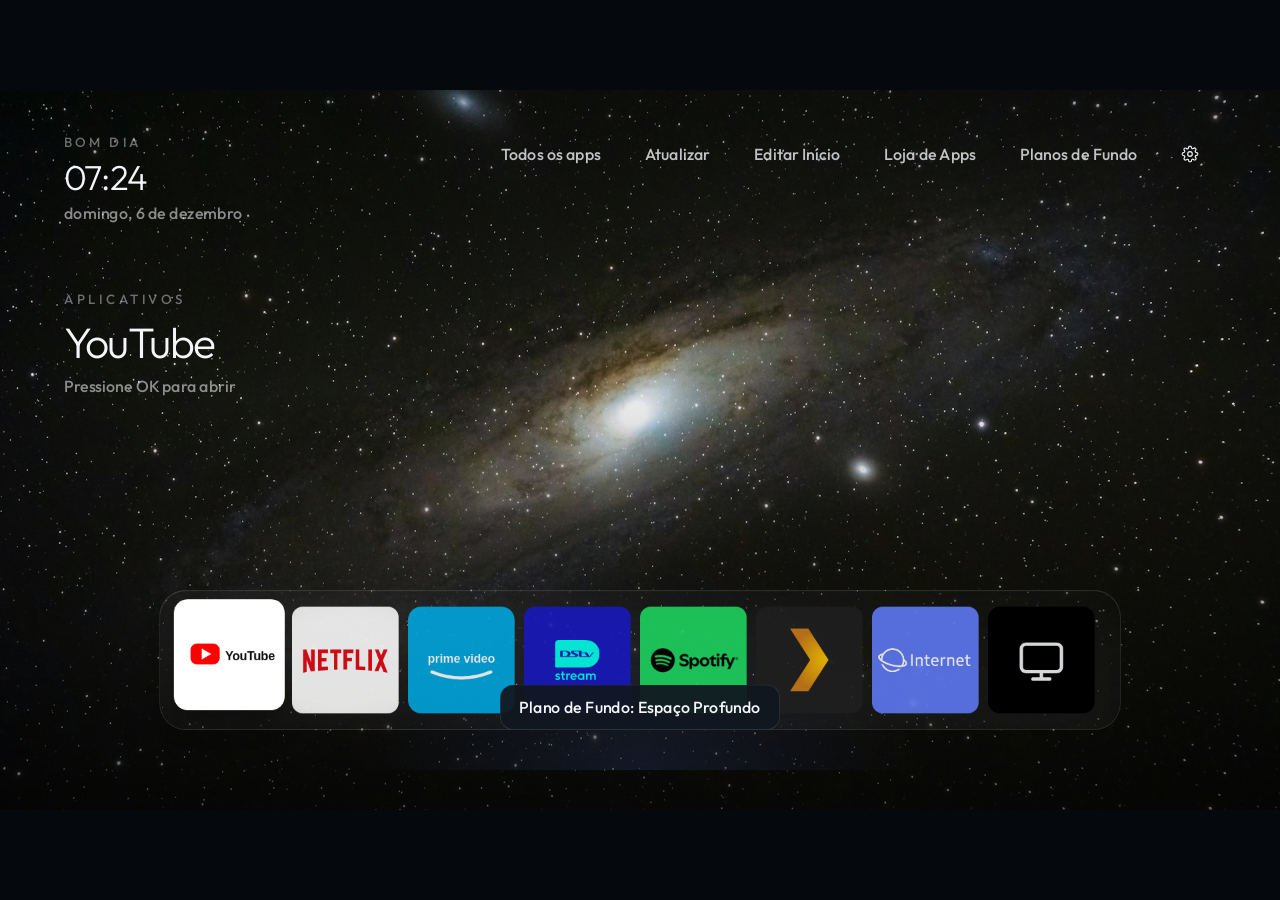
==== index.html @ af950968 "Organiza o launcher e o painel em um repositório com README Reúne o app Tizen (na raiz, do jeito que" ====
<!DOCTYPE html>
<html lang="pt-BR">
<head>
<meta charset="utf-8">
<meta name="viewport" content="width=device-width, initial-scale=1, user-scalable=no">
<title>Clean Home</title>
<link rel="stylesheet" href="style.css">
</head>
<body>
<div id="stage" class="stage">
  <video id="wallpaper" muted loop playsinline autoplay preload="auto"></video>
  <img id="wallpaper-still" class="wallpaper-still" alt="">
  <img id="wallpaper-still-next" class="wallpaper-still" alt="">
  <div id="wallpaper-dim"></div>
  <div class="bg"></div>
  <div id="glow" class="glow"></div>

  <div class="clock">
    <div id="greeting" class="greeting"></div>
    <div id="time" class="time">--:--</div>
    <div id="date" class="date"></div>
    <div id="weather" class="weather" hidden>
      <span id="wx-icon" class="wx-icon"></span>
      <span id="wx-temp" class="wx-temp"></span>
      <span id="wx-hilo" class="wx-hilo"></span>
    </div>
  </div>

  <div id="utils" class="utils">
    <div id="util-plate" class="chip-plate"></div>
  </div>

  <div class="shelf">
    <div id="eyebrow-stack" class="eyebrow-stack">
      <div class="eyebrow" data-k="apps">APLICATIVOS</div>
      <div class="eyebrow" data-k="controls">CONFIGURAÇÕES</div>
      <div class="eyebrow" data-k="quick">RÁPIDO</div>
      <div class="eyebrow" data-k="edit">EDITAR INÍCIO</div>
      <div class="eyebrow" data-k="reorder">REORGANIZAR</div>
      <div class="eyebrow" data-k="music">TOCANDO AGORA</div>
    </div>
    <div id="title-stack" class="title-stack"></div>
    <div id="sub-stack" class="sub-stack">
      <p class="sub" data-k="apps">Pressione OK para abrir</p>
      <p class="sub" data-k="quick">Controles rápidos</p>
      <p class="sub" data-k="control">Pressione OK para abrir</p>
      <p class="sub" data-k="edit">OK adiciona ou remove</p>
      <p class="sub" data-k="reorder">Esquerda / Direita para mover · OK para fixar</p>
      <p class="sub" data-k="music">OK para controles</p>
    </div>
  </div>

  <div id="np-card" class="np-card" hidden>
    <div class="np-art-wrap">
      <img id="np-art" class="np-art" alt="">
      <div id="np-note" class="np-note">♪</div>
    </div>
    <div class="np-body">
      <div id="np-title" class="np-title"></div>
      <div id="np-artist" class="np-artist"></div>
      <div class="np-bar"><div id="np-fill" class="np-fill"></div></div>
      <div class="np-hint">BAIXO PARA CONTROLES</div>
    </div>
    <div id="np-state" class="np-state">
      <svg viewBox="0 0 24 24" width="30" height="30" fill="#f3f5f8"><path d="M8 5l11 7-11 7z"/></svg>
    </div>
  </div>

  <div id="music" class="music" hidden>
    <div class="music-card">
      <div class="mu-top">
        <div class="mu-art-wrap">
          <img id="mu-art" class="mu-art" alt="">
          <div id="mu-note" class="mu-note">♪</div>
        </div>
        <div class="mu-meta">
          <div class="mu-kicker">TOCANDO AGORA · SPOTIFY</div>
          <div id="mu-title" class="mu-title"></div>
          <div id="mu-artist" class="mu-artist"></div>
          <div class="mu-bar"><div id="mu-fill" class="mu-fill"></div></div>
          <div class="mu-times"><span id="mu-pos">0:00</span><span id="mu-dur">0:00</span></div>
        </div>
      </div>
      <div class="mu-controls">
        <div class="mu-btn" data-i="0">
          <svg viewBox="0 0 24 24" width="34" height="34" fill="#f3f5f8"><path d="M7 5h2v14H7zM19 5l-9 7 9 7z"/></svg>
        </div>
        <div class="mu-btn focus" data-i="1">
          <svg viewBox="0 0 24 24" width="38" height="38" fill="#f3f5f8"><path d="M8 5l11 7-11 7z"/></svg>
        </div>
        <div class="mu-btn" data-i="2">
          <svg viewBox="0 0 24 24" width="34" height="34" fill="#f3f5f8"><path d="M17 5h-2v14h2zM5 5l9 7-9 7z"/></svg>
        </div>
      </div>
    </div>
  </div>

  <div id="dock" class="dock">
    <div id="dock-plate" class="plate"></div>
  </div>
  <div id="rail" class="rail">
    <div id="rail-plate" class="chip-plate"></div>
  </div>
  <div id="grid" class="grid" hidden>
    <div id="grid-plate" class="plate"></div>
  </div>

  <div id="empty" class="empty" hidden>
    <p id="empty-text">Nenhum aplicativo encontrado.</p>
    <p class="hint">Pressione OK para tentar novamente.</p>
  </div>

  <div id="wallpicker" class="wallpicker" hidden>
    <div class="wp-head">
      <div class="wp-title">Planos de Fundo</div>
      <div class="wp-hint">OK para aplicar · Voltar para fechar</div>
    </div>
    <div id="wallgrid" class="wp-grid"></div>
  </div>

  <div id="controls" class="controls" hidden>
    <div class="controls-head">CONFIGURAÇÕES</div>
    <div id="controls-list" class="controls-list"></div>
  </div>

  <div id="toast" class="toast"></div>
</div>
<script src="config.js"></script>
<script src="main.js"></script>
</body>
</html>
---- style.css ----
@font-face {
  font-family: "Outfit";
  font-weight: 300;
  src: url("fonts/outfit-300.woff2") format("woff2");
}
@font-face {
  font-family: "Outfit";
  font-weight: 500;
  src: url("fonts/outfit-500.woff2") format("woff2");
}

* { box-sizing: border-box; margin: 0; padding: 0; }

html, body {
  width: 100%; height: 100%;
  overflow: hidden;
  background: #05080c;
  color: #f3f5f8;
  font-family: "Outfit", -apple-system, "Segoe UI", Roboto, "Helvetica Neue", Arial, sans-serif;
  -webkit-user-select: none;
  user-select: none;
  cursor: none;
}

.stage {
  position: absolute;
  left: 0; top: 0;
  width: 1920px; height: 1080px;
  overflow: hidden;
  transform-origin: 0 0;
}

/* ---- backdrop ---- */
.bg {
  position: absolute; left: 0; top: 0;
  width: 1920px; height: 1080px;
  background: #000000;
  transition: background 400ms linear;
  z-index: 0;
}

/* Aurora: teal and violet on navy, darker at the bottom. */
.aurora .bg {
  background:
    radial-gradient(900px 620px at 20% 8%, rgba(45, 212, 191, 0.22), transparent 62%),
    radial-gradient(900px 640px at 82% 4%, rgba(139, 92, 246, 0.26), transparent 64%),
    linear-gradient(178deg, #0b1220 0%, #070a14 52%, #04060c 100%);
}
.bg::after {
  content: "";
  position: absolute; left: 0; top: 0;
  width: 1920px; height: 1080px;
  background:
    linear-gradient(to bottom, rgba(0,0,0,0.35), rgba(0,0,0,0.05) 42%, rgba(0,0,0,0.62) 100%);
}

/* Ambient colour of the focused app, felt rather than seen. */
.glow {
  position: absolute;
  left: 50%; bottom: 60px;
  width: 900px; height: 340px;
  transform: translateX(-50%);
  pointer-events: none;
  opacity: 0.9;
  background: radial-gradient(ellipse at 50% 100%, rgba(90, 124, 255, 0.14), transparent 66%);
}

/* ---- clock ---- */
.clock { position: absolute; left: 96px; top: 64px; }
.greeting {
  font-size: 20px; line-height: 28px;
  letter-spacing: 0.24em; text-transform: uppercase;
  color: rgba(243,245,248,0.42);
  margin-bottom: 10px;
}
.time { font-size: 52px; line-height: 58px; font-weight: 300; letter-spacing: -1.5px; }
.date { margin-top: 8px; font-size: 24px; line-height: 32px; color: rgba(243,245,248,0.55); }

/* ---- utilities ---- */
.utils { position: absolute; right: 96px; top: 64px; display: flex; }
.util {
  position: relative;
  height: 64px; padding: 0 26px;
  border-radius: 32px;
  display: flex; align-items: center;
  font-size: 24px; line-height: 32px;
  color: rgba(243,245,248,0.78);
  margin-left: 14px;
}
.chip {
  position: absolute;
  top: 0; right: 0; bottom: 0; left: 0;
  border-radius: inherit;
  background: rgba(255,255,255,0.30);
  border: 1px solid rgba(255,255,255,0.36);
  opacity: 0;
  pointer-events: none;
  will-change: opacity;
  transition: opacity 80ms linear;
}
.util span, .pill span { position: relative; z-index: 1; }
/* Keep the chip out of that rule: it must stay absolute and fill the pill. */
.util > .chip, .pill > .chip {
  position: absolute;
  top: 0; right: 0; bottom: 0; left: 0;
  z-index: 0;
}


/* ---- shelf caption ---- */
.shelf { position: absolute; left: 96px; top: 300px; width: 1200px; }
.eyebrow-stack {
  position: relative;
  height: 28px;
  margin-bottom: 14px;
}
.eyebrow {
  position: absolute; left: 0; top: 0;
  font-size: 20px; line-height: 28px;
  letter-spacing: 0.26em; text-transform: uppercase;
  color: rgba(243,245,248,0.42);
  opacity: 0;
  will-change: opacity;
  transition: opacity 80ms linear;
}
.title-stack {
  position: relative;
  height: 74px;
}
.title-item {
  position: absolute; left: 0; top: 0;
  font-size: 64px; line-height: 74px;
  font-weight: 300; letter-spacing: -2px;
  white-space: nowrap; overflow: hidden; text-overflow: ellipsis;
  max-width: 1200px;
  opacity: 0;
  will-change: opacity;
  transition: opacity 80ms linear;
}
.sub-stack {
  position: relative;
  height: 32px;
  margin-top: 12px;
}
.sub {
  position: absolute; left: 0; top: 0;
  font-size: 24px; line-height: 32px;
  color: rgba(243,245,248,0.55);
  opacity: 0;
  will-change: opacity;
  transition: opacity 80ms linear;
}

/* ---- dock ---- */
.dock {
  position: absolute; left: 50%; bottom: 120px;
  transform: translateX(-50%);
  display: flex; align-items: center; justify-content: center;
  padding: 24px;
  border-radius: 40px;
  background: linear-gradient(170deg, rgba(255,255,255,0.10), rgba(255,255,255,0.04) 60%, rgba(255,255,255,0.06));
  border: 1px solid rgba(255,255,255,0.10);
  box-shadow: 0 30px 80px rgba(0,0,0,0.45) inset, 0 1px 0 rgba(255,255,255,0.10) inset;
}
.dock[hidden] { display: none; }

.tile {
  position: relative;
  width: 190px; height: 140px;
  border-radius: 18px;
  margin-right: 16px;
  transform: translateZ(0);
  will-change: transform;
  backface-visibility: hidden;
  display: flex; align-items: center; justify-content: center;
  transition: transform 180ms cubic-bezier(.2,.7,.2,1);
}
.tile:last-child { margin-right: 0; }
.tile .mark {
  font-size: 48px; font-weight: 600; letter-spacing: -2px;
  opacity: 0.82;
}
.tile img {
  width: 84px; height: 84px;
  object-fit: contain;
  opacity: 0.88;
}
.tile img.brand { width: 76px; height: 76px; }
.tile img.brand[src$="primevideo.svg"] { width: 108px; height: 108px; }

/* membership dot in the All apps / Edit Home grid only */
.grid .tile.on-home::after {
  content: "";
  position: absolute;
  top: 12px; right: 12px;
  width: 10px; height: 10px;
  border-radius: 50%;
  background: #4ade80;
  box-shadow: 0 0 10px rgba(74, 222, 128, 0.55);
}
.tile img, .tile .mark { transform: translateY(-10px); }
.tile .name {
  position: absolute;
  left: 6px; right: 6px; bottom: 8px;
  text-align: center;
  font-size: 24px; line-height: 30px; font-weight: 500;
  letter-spacing: -0.4px;
  white-space: nowrap; overflow: hidden; text-overflow: ellipsis;
  opacity: 0;
  will-change: opacity;
  transition: opacity 140ms linear;
}
.tile.focus {
  transform: translateZ(0) translateY(-8px) scale(1.04);
  z-index: 2;
}
.tile.focus .name { opacity: 1; }
.tile.focus .name { opacity: 1; transform: translateY(0); }
.tile.focus .mark, .tile.focus img { opacity: 1; }

/* One plate, moved with a transform: no per-tile repaint. */
.plate {
  position: absolute;
  left: 0; top: 0;
  width: 190px; height: 140px;
  border-radius: 18px;
  background: linear-gradient(170deg, rgba(255,255,255,0.42), rgba(255,255,255,0.18) 58%, rgba(255,255,255,0.26));
  border: 1px solid rgba(255,255,255,0.34);
  box-shadow: 0 18px 40px rgba(0,0,0,0.45), 0 1px 0 rgba(255,255,255,0.30) inset;
  opacity: 0;
  pointer-events: none;
  z-index: 0;
  will-change: transform, opacity;
  transition: transform 180ms cubic-bezier(.2,.7,.2,1), opacity 120ms linear;
}
.dock .tile, .grid .tile { z-index: 1; }
.dock .tile { width: 160px; height: 160px; margin-right: 14px; }
.dock .plate { width: 160px; height: 160px; }

/* ---- grid ---- */
.grid {
  position: absolute;
  left: 96px; top: 240px;
  will-change: transform;
  width: 1728px; height: 720px;
  display: grid;
  grid-template-columns: repeat(5, 190px);
  grid-column-gap: 18px;
  grid-row-gap: 18px;
  align-content: start;
}
.grid[hidden] { display: none; }
.grid .tile { margin-right: 0; background: #1c1c1e; }
.grid .tile .name {
  opacity: 1; transform: none;
  font-size: 22px; bottom: 10px;
  color: rgba(243,245,248,0.72);
}
.grid .tile.focus .name { color: #f3f5f8; }

/* ---- states ---- */
.empty {
  position: absolute;
  left: 96px; top: 360px;
  width: 1728px;
  text-align: center;
  font-size: 32px;
  color: rgba(243,245,248,0.6);
}
.empty[hidden] { display: none; }
.hint { margin-top: 14px; font-size: 24px; color: rgba(243,245,248,0.35); }

/* Quick rail: Wi-Fi status, inputs, settings. */
.rail {
  position: absolute;
  left: 96px; right: 96px; bottom: 132px;
  height: 84px;
  display: flex; align-items: center; justify-content: center;
}
.rail[hidden] { display: none; }
.pill {
  position: relative;
  height: 64px;
  padding: 0 28px;
  margin: 0 8px;
  border-radius: 32px;
  display: flex; align-items: center;
  font-size: 24px; line-height: 32px;
  color: rgba(243, 245, 248, 0.82);
  background: linear-gradient(180deg, rgba(255,255,255,0.10), rgba(255,255,255,0.04));
  border: 1px solid rgba(255,255,255,0.12);
}

.pill .dot {
  width: 10px; height: 10px; border-radius: 50%;
  background: #4ade80; margin-right: 12px;
}
.pill.connected { color: #73e6a0; }
.pill.connected .dot { background: #55d982; box-shadow: 0 0 10px rgba(85,217,130,0.7); }
.pill .dot.off { background: #f87171; }

.toast {
  position: absolute;
  left: 50%; bottom: 120px;
  transform: translateX(-50%) translateY(16px);
  padding: 18px 28px;
  border-radius: 20px;
  background: rgba(18, 24, 32, 0.94);
  border: 1px solid rgba(255,255,255,0.14);
  font-size: 24px;
  opacity: 0;
  transition: opacity 180ms linear, transform 180ms cubic-bezier(.2,.7,.2,1);
  pointer-events: none;
}
.toast.show { opacity: 1; transform: translateX(-50%) translateY(0); }


/* ---- now playing ---- */
.np-card {
  position: absolute;
  right: 96px; top: 150px;
  width: 620px; height: 132px;
  display: flex; align-items: center;
  gap: 28px;
  padding: 14px 24px;
  border-radius: 22px;
  background: linear-gradient(150deg, rgba(18,22,30,0.42), rgba(8,10,16,0.34));
  -webkit-backdrop-filter: blur(26px) saturate(1.5);
  backdrop-filter: blur(26px) saturate(1.5);
  border: 1px solid rgba(255,255,255,0.22);
  box-shadow: 0 18px 40px rgba(0,0,0,0.35), inset 0 1px 0 rgba(255,255,255,0.22);
  z-index: 3;
}
.np-card[hidden] { display: none; }
.np-card.focus {
  border-color: rgba(255,255,255,0.92);
  box-shadow: 0 0 0 3px rgba(255,255,255,0.78), 0 24px 55px rgba(0,0,0,0.6), inset 0 1px 0 rgba(255,255,255,0.3);
  background: linear-gradient(150deg, rgba(40,48,62,0.5), rgba(14,18,26,0.42));
  transform: scale(1.03);
}
.np-art-wrap {
  position: relative;
  width: 104px; height: 104px;
  border-radius: 14px;
  overflow: hidden;
  background: rgba(255,255,255,0.06);
  flex: none;
}
.np-art { width: 100%; height: 100%; object-fit: cover; display: none; }
.np-art.on { display: block; }
.np-note {
  position: absolute; inset: 0;
  display: flex; align-items: center; justify-content: center;
  font-size: 34px; color: rgba(243,245,248,0.35);
}
.np-body { flex: 1; min-width: 0; padding-left: 6px; }
.np-title {
  font-size: 30px; line-height: 38px; font-weight: 600;
  white-space: nowrap; overflow: hidden; text-overflow: ellipsis;
}
.np-artist {
  font-size: 20px; line-height: 28px;
  color: rgba(243,245,248,0.55);
  white-space: nowrap; overflow: hidden; text-overflow: ellipsis;
}
.np-bar {
  height: 4px; margin-top: 14px;
  border-radius: 2px;
  background: rgba(255,255,255,0.14);
  overflow: hidden;
}
.np-fill {
  height: 100%; width: 0;
  background: rgba(255,255,255,0.82);
  border-radius: 2px;
  transition: width 500ms linear;
}
.np-hint {
  margin-top: 6px;
  font-size: 12px;
  letter-spacing: 0.18em;
  color: rgba(243,245,248,0.34);
}
.np-state {
  width: 56px; height: 56px;
  border-radius: 50%;
  display: flex; align-items: center; justify-content: center;
  background: rgba(255,255,255,0.10);
  border: 1px solid rgba(255,255,255,0.16);
  flex: none;
}

.music {
  position: absolute; inset: 0;
  z-index: 30;
  display: flex; align-items: center; justify-content: center;
  background: rgba(0,0,0,0.72);
}
.music[hidden] { display: none; }
.music-card {
  width: 980px;
  padding: 48px 56px 40px;
  border-radius: 32px;
  background: linear-gradient(150deg, rgba(32,40,52,0.98), rgba(10,14,20,0.98));
  border: 1px solid rgba(255,255,255,0.14);
  box-shadow: 0 40px 90px rgba(0,0,0,0.55);
}
.mu-top { display: flex; gap: 48px; }
.mu-art-wrap {
  position: relative;
  width: 240px; height: 240px;
  border-radius: 20px;
  overflow: hidden;
  background: rgba(255,255,255,0.06);
  flex: none;
}
.mu-art { width: 100%; height: 100%; object-fit: cover; display: none; }
.mu-art.on { display: block; }
.mu-note {
  position: absolute; inset: 0;
  display: flex; align-items: center; justify-content: center;
  font-size: 72px; color: rgba(243,245,248,0.3);
}
.mu-meta { flex: 1; min-width: 0; padding-left: 6px; display: flex; flex-direction: column; justify-content: center; }
.mu-kicker {
  font-size: 16px; line-height: 24px;
  letter-spacing: 0.24em;
  color: rgba(243,245,248,0.42);
}
.mu-title {
  margin-top: 10px;
  font-size: 46px; line-height: 56px; font-weight: 500;
  white-space: nowrap; overflow: hidden; text-overflow: ellipsis;
}
.mu-artist {
  margin-top: 6px;
  font-size: 26px; line-height: 34px;
  color: rgba(243,245,248,0.58);
  white-space: nowrap; overflow: hidden; text-overflow: ellipsis;
}
.mu-bar {
  height: 6px; margin-top: 30px;
  border-radius: 3px;
  background: rgba(255,255,255,0.14);
  overflow: hidden;
}
.mu-fill {
  height: 100%; width: 0;
  background: rgba(255,255,255,0.85);
  border-radius: 3px;
  transition: width 500ms linear;
}
.mu-times {
  display: flex; justify-content: space-between;
  margin-top: 10px;
  font-size: 18px;
  color: rgba(243,245,248,0.45);
}
.mu-controls {
  display: flex; justify-content: center; align-items: center;
  gap: 40px;
  margin-top: 38px;
}
.mu-btn {
  width: 88px; height: 88px;
  border-radius: 50%;
  display: flex; align-items: center; justify-content: center;
  background: rgba(255,255,255,0.08);
  border: 1px solid rgba(255,255,255,0.16);
  transition: transform 120ms ease-out, background 120ms linear;
  will-change: transform;
}
.mu-btn.focus {
  transform: scale(1.10);
  background: rgba(255,255,255,0.22);
  border-color: rgba(255,255,255,0.55);
}
.mu-btn svg { display: block; }

.rail-ico { width: 26px; height: 26px; margin-right: 10px; flex: none; }
.rail-ico.off { opacity: 0.4; }

/* ---- live wallpaper ---- */
#wallpaper { position: absolute; left: 0; top: 0; width: 1920px; height: 1080px; object-fit: cover; z-index: 1; opacity: 0; transition: opacity 500ms linear; pointer-events: none; background: #000; }
#wallpaper.on { opacity: 1; }
#wallpaper-dim { position: absolute; left: 0; top: 0; width: 1920px; height: 1080px; z-index: 2; opacity: 0; transition: opacity 500ms linear; pointer-events: none; background: linear-gradient(to bottom, rgba(0,0,0,0.35), rgba(0,0,0,0.05) 42%, rgba(0,0,0,0.62) 100%); }
#wallpaper-dim.on { opacity: 1; }
#stage > .glow, #stage > .clock, #stage > .utils, #stage > .shelf, #stage > .dock, #stage > .rail, #stage > .grid, #stage > .np-card, #stage > .music, #stage > .empty, #stage > .toast { z-index: 3; }

/* ---- wallpaper bottom sheet ---- */
.wallpicker {
  position: absolute; left: 0; right: 0; bottom: 0; height: 640px;
  background: linear-gradient(180deg, rgba(14,18,26,0.97), rgba(6,8,12,0.99));
  border-top: 1px solid rgba(255,255,255,0.12);
  border-radius: 36px 36px 0 0;
  padding: 36px 72px 52px;
  transform: translateY(110%);
  transition: transform 320ms cubic-bezier(.2,.8,.2,1);
  z-index: 4; display: flex; flex-direction: column;
}
.wallpicker.open { transform: translateY(0); }
.wallpicker[hidden] { display: none; }
.wp-head { display: flex; align-items: baseline; justify-content: space-between; margin-bottom: 26px; }
.wp-title { font-size: 34px; font-weight: 500; letter-spacing: 0.02em; }
.wp-hint { font-size: 20px; color: rgba(243,245,248,0.6); }
.wp-grid { display: grid; grid-template-columns: repeat(6, 1fr); gap: 22px; overflow-y: auto; flex: 1 1 auto; min-height: 0; }
.wp-tile { position: relative; border-radius: 18px; overflow: hidden; height: 156px; background: rgba(255,255,255,0.06); border: 2px solid transparent; transition: transform 160ms; }
.wp-tile img { width: 100%; height: 100%; object-fit: cover; display: block; }
.wp-tile .wp-name { position: absolute; left: 0; right: 0; bottom: 0; padding: 10px 14px; font-size: 18px; background: linear-gradient(to top, rgba(0,0,0,0.82), transparent); }
.wp-tile.focus { border-color: #fff; box-shadow: 0 0 0 3px rgba(255,255,255,0.7); transform: scale(1.03); }
.wp-tile.sel::after { content: "✓"; position: absolute; top: 8px; right: 12px; font-size: 22px; }
.wp-tile.off { display: flex; align-items: center; justify-content: center; font-size: 20px; color: rgba(243,245,248,0.7); background: rgba(255,255,255,0.04); }
#stage > .wallpicker { z-index: 4; }

/* ---- static wallpaper fallback while audio plays ---- */
.wallpaper-still { position: absolute; left: 0; top: 0; width: 1920px; height: 1080px; object-fit: cover; z-index: 1; opacity: 0; transition: opacity 1800ms cubic-bezier(0.42, 0, 1, 1); pointer-events: none; }
.wallpaper-still.on { opacity: 1; }

/* Prime Video reads as a white plate with the blue wordmark. */
.tile.prime { background: #ffffff; }
.tile.prime.focus { background: #ffffff; }

/* ---- app-store style icons + weather ---- */
.tile img.appicon { width: 100%; height: 100%; object-fit: contain; border-radius: 16px; }
.weather { display: flex; align-items: center; margin-top: 14px; font-size: 27px; line-height: 34px; color: rgba(243,245,248,0.82); }
/* Tizen's Chromium ignores flex gap: use margins. */
.wx-icon { font-size: 31px; line-height: 34px; flex: none; margin-right: 10px; }
.wx-temp { font-weight: 500; letter-spacing: -0.4px; }
.wx-hilo { color: rgba(243,245,248,0.46); font-size: 20px; letter-spacing: 0.2px; margin-left: 12px; }

.tile img.brandcard { width: 100%; height: 100%; object-fit: contain; border-radius: 16px; }

/* ---- dock polish: dark plates for TV/Settings, no labels ---- */
.dock .tile .name { display: none; }
.tile.dark { background: #000; }
.tile.dark.focus { background: #000; }

/* ---- controls popover ---- */
.controls {
  position: absolute; right: 96px; top: 150px;
  width: 380px; padding: 18px;
  border-radius: 24px;
  background: rgba(16,21,29,0.9);
  border: 1px solid rgba(255,255,255,0.14);
  box-shadow: 0 30px 70px rgba(0,0,0,0.5);
  z-index: 5;
}
.controls[hidden] { display: none; }
.controls-head { font-size: 15px; letter-spacing: 0.22em; color: rgba(243,245,248,0.42); margin: 6px 12px 12px; }
.ctrl-item { display: flex; align-items: center; padding: 12px 14px; border-radius: 14px; font-size: 24px; color: rgba(243,245,248,0.82); }
.ctrl-item .sub { margin-left: auto; font-size: 18px; color: rgba(243,245,248,0.5); }
.ctrl-item.connected { color: #73e6a0; }
.ctrl-item.connected .sub { color: #55d982; }
.ctrl-item.focus { background: #fff; color: #111; }
.ctrl-item.focus .sub { color: rgba(0,0,0,0.5); }
.ctrl-item.focus .ctrl-icon { filter: brightness(0) saturate(100%); }

.util-gear { width: 26px; height: 26px; display: block; }

/* the source rail is retired; inputs live in the controls popover */
.rail { display: none !important; }
.ctrl-icon { width: 30px; height: 30px; flex: none; margin-right: 14px; }

/* Dock icons fill their tile; the -10px label nudge is for grid tiles only. */
.dock .tile img, .dock .tile .mark { transform: none; }
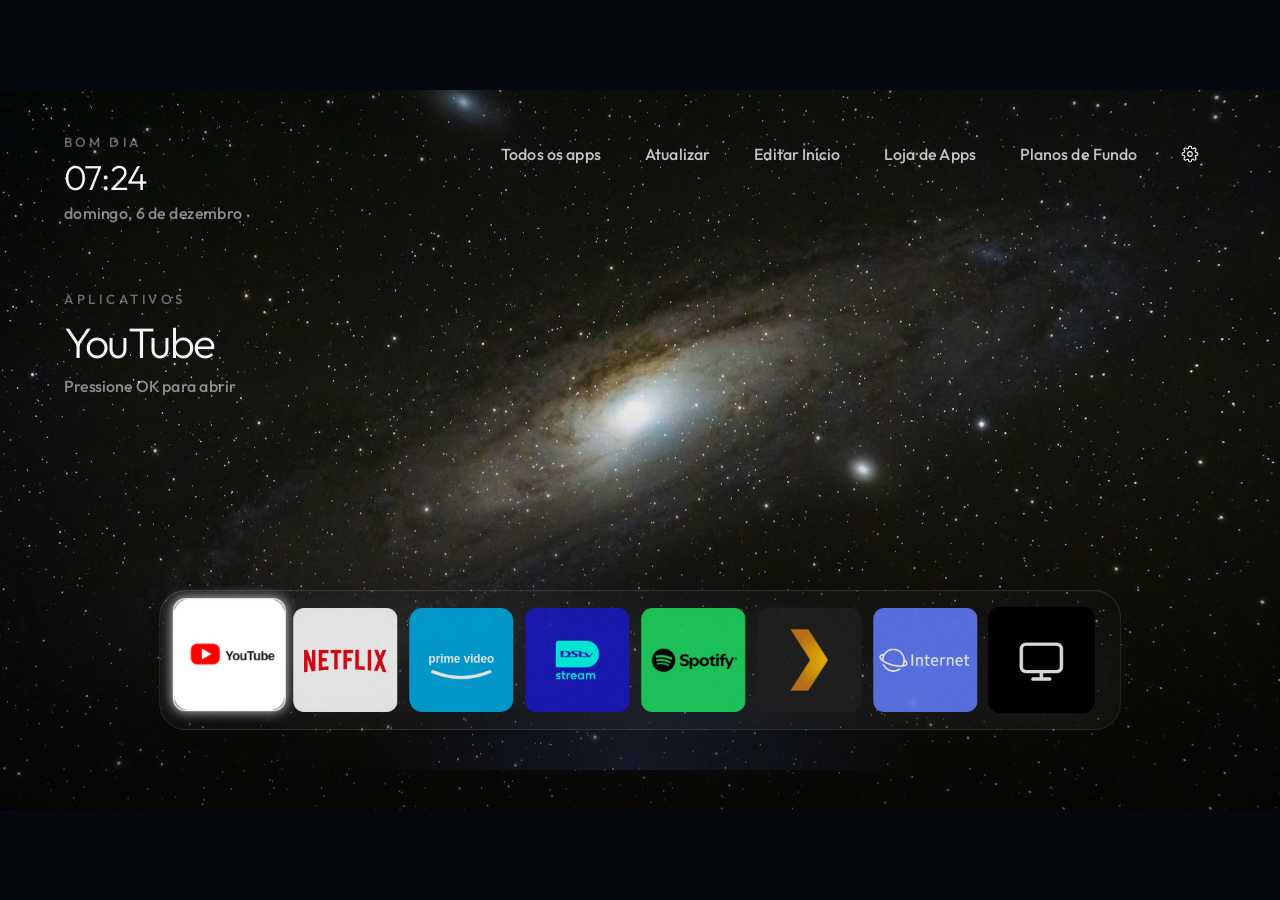
==== commit 121d83f0: "Remove a integração Spotify e afrouxa os timers periódicos O Spotify não é usado, mas o launcher ain" ====
--- a/index.html
+++ b/index.html
@@ -37,7 +37,6 @@
       <div class="eyebrow" data-k="quick">RÁPIDO</div>
       <div class="eyebrow" data-k="edit">EDITAR INÍCIO</div>
       <div class="eyebrow" data-k="reorder">REORGANIZAR</div>
-      <div class="eyebrow" data-k="music">TOCANDO AGORA</div>
     </div>
     <div id="title-stack" class="title-stack"></div>
     <div id="sub-stack" class="sub-stack">
@@ -46,52 +45,6 @@
       <p class="sub" data-k="control">Pressione OK para abrir</p>
       <p class="sub" data-k="edit">OK adiciona ou remove</p>
       <p class="sub" data-k="reorder">Esquerda / Direita para mover · OK para fixar</p>
-      <p class="sub" data-k="music">OK para controles</p>
-    </div>
-  </div>
-
-  <div id="np-card" class="np-card" hidden>
-    <div class="np-art-wrap">
-      <img id="np-art" class="np-art" alt="">
-      <div id="np-note" class="np-note">♪</div>
-    </div>
-    <div class="np-body">
-      <div id="np-title" class="np-title"></div>
-      <div id="np-artist" class="np-artist"></div>
-      <div class="np-bar"><div id="np-fill" class="np-fill"></div></div>
-      <div class="np-hint">BAIXO PARA CONTROLES</div>
-    </div>
-    <div id="np-state" class="np-state">
-      <svg viewBox="0 0 24 24" width="30" height="30" fill="#f3f5f8"><path d="M8 5l11 7-11 7z"/></svg>
-    </div>
-  </div>
-
-  <div id="music" class="music" hidden>
-    <div class="music-card">
-      <div class="mu-top">
-        <div class="mu-art-wrap">
-          <img id="mu-art" class="mu-art" alt="">
-          <div id="mu-note" class="mu-note">♪</div>
-        </div>
-        <div class="mu-meta">
-          <div class="mu-kicker">TOCANDO AGORA · SPOTIFY</div>
-          <div id="mu-title" class="mu-title"></div>
-          <div id="mu-artist" class="mu-artist"></div>
-          <div class="mu-bar"><div id="mu-fill" class="mu-fill"></div></div>
-          <div class="mu-times"><span id="mu-pos">0:00</span><span id="mu-dur">0:00</span></div>
-        </div>
-      </div>
-      <div class="mu-controls">
-        <div class="mu-btn" data-i="0">
-          <svg viewBox="0 0 24 24" width="34" height="34" fill="#f3f5f8"><path d="M7 5h2v14H7zM19 5l-9 7 9 7z"/></svg>
-        </div>
-        <div class="mu-btn focus" data-i="1">
-          <svg viewBox="0 0 24 24" width="38" height="38" fill="#f3f5f8"><path d="M8 5l11 7-11 7z"/></svg>
-        </div>
-        <div class="mu-btn" data-i="2">
-          <svg viewBox="0 0 24 24" width="34" height="34" fill="#f3f5f8"><path d="M17 5h-2v14h2zM5 5l9 7-9 7z"/></svg>
-        </div>
-      </div>
     </div>
   </div>
 
--- a/style.css
+++ b/style.css
@@ -169,11 +169,15 @@
   width: 190px; height: 140px;
   border-radius: 18px;
   margin-right: 16px;
+  /* Borda sempre presente e transparente: no foco ela só ganha cor, então o
+     tile não muda de tamanho nem empurra os vizinhos (box-sizing: border-box). */
+  border: 2px solid transparent;
   transform: translateZ(0);
   will-change: transform;
   backface-visibility: hidden;
   display: flex; align-items: center; justify-content: center;
-  transition: transform 180ms cubic-bezier(.2,.7,.2,1);
+  transition: transform 180ms cubic-bezier(.2,.7,.2,1), box-shadow 160ms linear,
+    background-color 160ms linear, border-color 160ms linear;
 }
 .tile:last-child { margin-right: 0; }
 .tile .mark {
@@ -208,11 +212,20 @@
   white-space: nowrap; overflow: hidden; text-overflow: ellipsis;
   opacity: 0;
   will-change: opacity;
+  text-shadow: 0 2px 8px rgba(0, 0, 0, 0.85);
   transition: opacity 140ms linear;
 }
+/* Foco de alto contraste: funciona sobre qualquer wallpaper, claro ou escuro.
+   Só um tile fica em foco por vez, então a sombra dupla e o blur custam um
+   elemento só — o resto da tela não é repintado. */
 .tile.focus {
-  transform: translateZ(0) translateY(-8px) scale(1.04);
+  transform: translateZ(0) translateY(-8px) scale(1.06);
   z-index: 2;
+  border-color: rgba(255, 255, 255, 0.95);
+  background-color: rgba(255, 255, 255, 0.22);
+  -webkit-backdrop-filter: blur(8px);
+  backdrop-filter: blur(8px);
+  box-shadow: 0 0 18px rgba(255, 255, 255, 0.8), inset 0 0 10px rgba(255, 255, 255, 0.4);
 }
 .tile.focus .name { opacity: 1; }
 .tile.focus .name { opacity: 1; transform: translateY(0); }
@@ -315,168 +328,6 @@
 .toast.show { opacity: 1; transform: translateX(-50%) translateY(0); }
 
 
-/* ---- now playing ---- */
-.np-card {
-  position: absolute;
-  right: 96px; top: 150px;
-  width: 620px; height: 132px;
-  display: flex; align-items: center;
-  gap: 28px;
-  padding: 14px 24px;
-  border-radius: 22px;
-  background: linear-gradient(150deg, rgba(18,22,30,0.42), rgba(8,10,16,0.34));
-  -webkit-backdrop-filter: blur(26px) saturate(1.5);
-  backdrop-filter: blur(26px) saturate(1.5);
-  border: 1px solid rgba(255,255,255,0.22);
-  box-shadow: 0 18px 40px rgba(0,0,0,0.35), inset 0 1px 0 rgba(255,255,255,0.22);
-  z-index: 3;
-}
-.np-card[hidden] { display: none; }
-.np-card.focus {
-  border-color: rgba(255,255,255,0.92);
-  box-shadow: 0 0 0 3px rgba(255,255,255,0.78), 0 24px 55px rgba(0,0,0,0.6), inset 0 1px 0 rgba(255,255,255,0.3);
-  background: linear-gradient(150deg, rgba(40,48,62,0.5), rgba(14,18,26,0.42));
-  transform: scale(1.03);
-}
-.np-art-wrap {
-  position: relative;
-  width: 104px; height: 104px;
-  border-radius: 14px;
-  overflow: hidden;
-  background: rgba(255,255,255,0.06);
-  flex: none;
-}
-.np-art { width: 100%; height: 100%; object-fit: cover; display: none; }
-.np-art.on { display: block; }
-.np-note {
-  position: absolute; inset: 0;
-  display: flex; align-items: center; justify-content: center;
-  font-size: 34px; color: rgba(243,245,248,0.35);
-}
-.np-body { flex: 1; min-width: 0; padding-left: 6px; }
-.np-title {
-  font-size: 30px; line-height: 38px; font-weight: 600;
-  white-space: nowrap; overflow: hidden; text-overflow: ellipsis;
-}
-.np-artist {
-  font-size: 20px; line-height: 28px;
-  color: rgba(243,245,248,0.55);
-  white-space: nowrap; overflow: hidden; text-overflow: ellipsis;
-}
-.np-bar {
-  height: 4px; margin-top: 14px;
-  border-radius: 2px;
-  background: rgba(255,255,255,0.14);
-  overflow: hidden;
-}
-.np-fill {
-  height: 100%; width: 0;
-  background: rgba(255,255,255,0.82);
-  border-radius: 2px;
-  transition: width 500ms linear;
-}
-.np-hint {
-  margin-top: 6px;
-  font-size: 12px;
-  letter-spacing: 0.18em;
-  color: rgba(243,245,248,0.34);
-}
-.np-state {
-  width: 56px; height: 56px;
-  border-radius: 50%;
-  display: flex; align-items: center; justify-content: center;
-  background: rgba(255,255,255,0.10);
-  border: 1px solid rgba(255,255,255,0.16);
-  flex: none;
-}
-
-.music {
-  position: absolute; inset: 0;
-  z-index: 30;
-  display: flex; align-items: center; justify-content: center;
-  background: rgba(0,0,0,0.72);
-}
-.music[hidden] { display: none; }
-.music-card {
-  width: 980px;
-  padding: 48px 56px 40px;
-  border-radius: 32px;
-  background: linear-gradient(150deg, rgba(32,40,52,0.98), rgba(10,14,20,0.98));
-  border: 1px solid rgba(255,255,255,0.14);
-  box-shadow: 0 40px 90px rgba(0,0,0,0.55);
-}
-.mu-top { display: flex; gap: 48px; }
-.mu-art-wrap {
-  position: relative;
-  width: 240px; height: 240px;
-  border-radius: 20px;
-  overflow: hidden;
-  background: rgba(255,255,255,0.06);
-  flex: none;
-}
-.mu-art { width: 100%; height: 100%; object-fit: cover; display: none; }
-.mu-art.on { display: block; }
-.mu-note {
-  position: absolute; inset: 0;
-  display: flex; align-items: center; justify-content: center;
-  font-size: 72px; color: rgba(243,245,248,0.3);
-}
-.mu-meta { flex: 1; min-width: 0; padding-left: 6px; display: flex; flex-direction: column; justify-content: center; }
-.mu-kicker {
-  font-size: 16px; line-height: 24px;
-  letter-spacing: 0.24em;
-  color: rgba(243,245,248,0.42);
-}
-.mu-title {
-  margin-top: 10px;
-  font-size: 46px; line-height: 56px; font-weight: 500;
-  white-space: nowrap; overflow: hidden; text-overflow: ellipsis;
-}
-.mu-artist {
-  margin-top: 6px;
-  font-size: 26px; line-height: 34px;
-  color: rgba(243,245,248,0.58);
-  white-space: nowrap; overflow: hidden; text-overflow: ellipsis;
-}
-.mu-bar {
-  height: 6px; margin-top: 30px;
-  border-radius: 3px;
-  background: rgba(255,255,255,0.14);
-  overflow: hidden;
-}
-.mu-fill {
-  height: 100%; width: 0;
-  background: rgba(255,255,255,0.85);
-  border-radius: 3px;
-  transition: width 500ms linear;
-}
-.mu-times {
-  display: flex; justify-content: space-between;
-  margin-top: 10px;
-  font-size: 18px;
-  color: rgba(243,245,248,0.45);
-}
-.mu-controls {
-  display: flex; justify-content: center; align-items: center;
-  gap: 40px;
-  margin-top: 38px;
-}
-.mu-btn {
-  width: 88px; height: 88px;
-  border-radius: 50%;
-  display: flex; align-items: center; justify-content: center;
-  background: rgba(255,255,255,0.08);
-  border: 1px solid rgba(255,255,255,0.16);
-  transition: transform 120ms ease-out, background 120ms linear;
-  will-change: transform;
-}
-.mu-btn.focus {
-  transform: scale(1.10);
-  background: rgba(255,255,255,0.22);
-  border-color: rgba(255,255,255,0.55);
-}
-.mu-btn svg { display: block; }
-
 .rail-ico { width: 26px; height: 26px; margin-right: 10px; flex: none; }
 .rail-ico.off { opacity: 0.4; }
 
@@ -485,7 +336,7 @@
 #wallpaper.on { opacity: 1; }
 #wallpaper-dim { position: absolute; left: 0; top: 0; width: 1920px; height: 1080px; z-index: 2; opacity: 0; transition: opacity 500ms linear; pointer-events: none; background: linear-gradient(to bottom, rgba(0,0,0,0.35), rgba(0,0,0,0.05) 42%, rgba(0,0,0,0.62) 100%); }
 #wallpaper-dim.on { opacity: 1; }
-#stage > .glow, #stage > .clock, #stage > .utils, #stage > .shelf, #stage > .dock, #stage > .rail, #stage > .grid, #stage > .np-card, #stage > .music, #stage > .empty, #stage > .toast { z-index: 3; }
+#stage > .glow, #stage > .clock, #stage > .utils, #stage > .shelf, #stage > .dock, #stage > .rail, #stage > .grid, #stage > .empty, #stage > .toast { z-index: 3; }
 
 /* ---- wallpaper bottom sheet ---- */
 .wallpicker {
@@ -504,11 +355,15 @@
 .wp-title { font-size: 34px; font-weight: 500; letter-spacing: 0.02em; }
 .wp-hint { font-size: 20px; color: rgba(243,245,248,0.6); }
 .wp-grid { display: grid; grid-template-columns: repeat(6, 1fr); gap: 22px; overflow-y: auto; flex: 1 1 auto; min-height: 0; }
-.wp-tile { position: relative; border-radius: 18px; overflow: hidden; height: 156px; background: rgba(255,255,255,0.06); border: 2px solid transparent; transition: transform 160ms; }
+.wp-tile { position: relative; border-radius: 18px; overflow: hidden; height: 156px; background: rgba(255,255,255,0.06); border: 2px solid transparent; transition: transform 160ms, box-shadow 160ms linear, border-color 160ms linear; }
 .wp-tile img { width: 100%; height: 100%; object-fit: cover; display: block; }
-.wp-tile .wp-name { position: absolute; left: 0; right: 0; bottom: 0; padding: 10px 14px; font-size: 18px; background: linear-gradient(to top, rgba(0,0,0,0.82), transparent); }
-.wp-tile.focus { border-color: #fff; box-shadow: 0 0 0 3px rgba(255,255,255,0.7); transform: scale(1.03); }
-.wp-tile.sel::after { content: "✓"; position: absolute; top: 8px; right: 12px; font-size: 22px; }
+.wp-tile .wp-name { position: absolute; left: 0; right: 0; bottom: 0; padding: 10px 14px; font-size: 18px; background: linear-gradient(to top, rgba(0,0,0,0.82), transparent); text-shadow: 0 2px 8px rgba(0,0,0,0.85); }
+/* A imagem cobre o tile, então o brilho interno vai numa camada por cima. */
+.wp-tile.focus::before { content: ""; position: absolute; left: 0; top: 0; right: 0; bottom: 0; box-shadow: inset 0 0 10px rgba(255,255,255,0.4); pointer-events: none; z-index: 1; }
+.wp-tile.focus { border-color: rgba(255, 255, 255, 0.95); box-shadow: 0 0 18px rgba(255, 255, 255, 0.8); transform: scale(1.06); z-index: 2; }
+/* Wallpaper ativo (o que está na TV), mesmo sem foco. */
+.wp-tile.sel { border-color: rgba(255, 255, 255, 0.95); box-shadow: 0 0 0 2px rgba(255, 255, 255, 0.55); }
+.wp-tile.sel::after { content: "✓"; position: absolute; top: 8px; right: 12px; font-size: 22px; z-index: 2; }
 .wp-tile.off { display: flex; align-items: center; justify-content: center; font-size: 20px; color: rgba(243,245,248,0.7); background: rgba(255,255,255,0.04); }
 #stage > .wallpicker { z-index: 4; }
 
@@ -518,7 +373,12 @@
 
 /* Prime Video reads as a white plate with the blue wordmark. */
 .tile.prime { background: #ffffff; }
-.tile.prime.focus { background: #ffffff; }
+/* Sobre o tile branco, a borda branca sumiria: o anel de contraste é escuro. */
+.tile.prime.focus {
+  background: #ffffff;
+  border-color: rgba(0, 0, 0, 0.35);
+  box-shadow: 0 0 18px rgba(255, 255, 255, 0.8), inset 0 0 10px rgba(0, 0, 0, 0.12);
+}
 
 /* ---- app-store style icons + weather ---- */
 .tile img.appicon { width: 100%; height: 100%; object-fit: contain; border-radius: 16px; }
@@ -547,11 +407,18 @@
 }
 .controls[hidden] { display: none; }
 .controls-head { font-size: 15px; letter-spacing: 0.22em; color: rgba(243,245,248,0.42); margin: 6px 12px 12px; }
-.ctrl-item { display: flex; align-items: center; padding: 12px 14px; border-radius: 14px; font-size: 24px; color: rgba(243,245,248,0.82); }
+.ctrl-item { display: flex; align-items: center; padding: 12px 14px; border-radius: 14px; font-size: 24px; color: rgba(243,245,248,0.82); border: 2px solid transparent; transition: background 140ms linear, color 140ms linear, transform 140ms ease-out, box-shadow 140ms linear; }
 .ctrl-item .sub { margin-left: auto; font-size: 18px; color: rgba(243,245,248,0.5); }
 .ctrl-item.connected { color: #73e6a0; }
 .ctrl-item.connected .sub { color: #55d982; }
-.ctrl-item.focus { background: #fff; color: #111; }
+.ctrl-item.focus {
+  background: #fff; color: #111;
+  /* Linha branca por dentro e halo por fora: separa o item da lista mesmo
+     quando o popover está sobre um wallpaper claro. */
+  border-color: rgba(255, 255, 255, 0.95);
+  box-shadow: 0 0 18px rgba(255, 255, 255, 0.75), inset 0 0 10px rgba(0, 0, 0, 0.12);
+  transform: scale(1.03);
+}
 .ctrl-item.focus .sub { color: rgba(0,0,0,0.5); }
 .ctrl-item.focus .ctrl-icon { filter: brightness(0) saturate(100%); }
 
